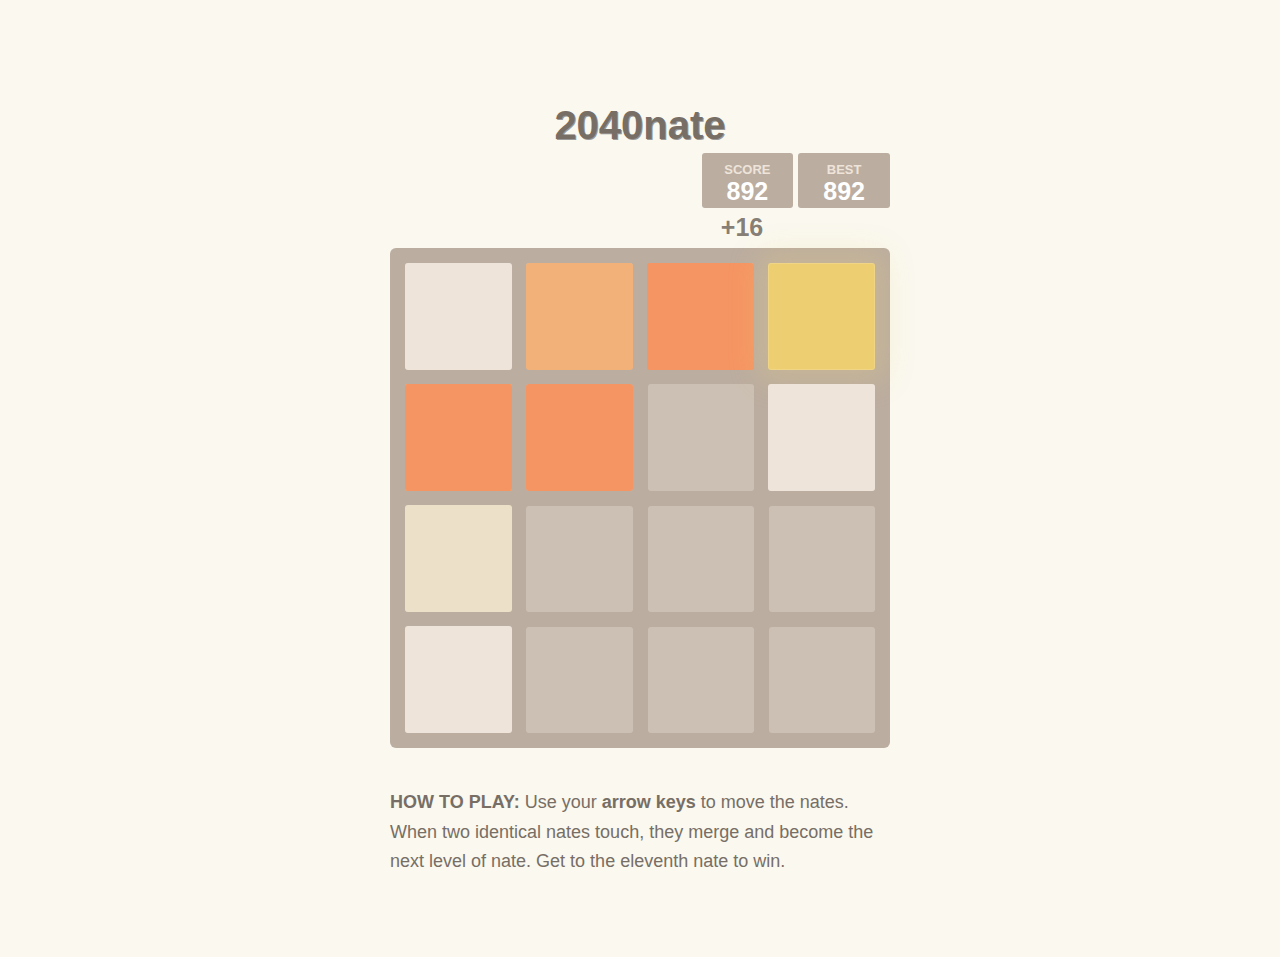
==== 2040nate.htm @ 4a2f8604 "work?" ====
<!--
The MIT License (MIT)

Copyright (c) 2014 Gabriele Cirulli

Permission is hereby granted, free of charge, to any person obtaining a copy
of this software and associated documentation files (the "Software"), to deal
in the Software without restriction, including without limitation the rights
to use, copy, modify, merge, publish, distribute, sublicense, and/or sell
copies of the Software, and to permit persons to whom the Software is
furnished to do so, subject to the following conditions:

The above copyright notice and this permission notice shall be included in
all copies or substantial portions of the Software.

THE SOFTWARE IS PROVIDED "AS IS", WITHOUT WARRANTY OF ANY KIND, EXPRESS OR
IMPLIED, INCLUDING BUT NOT LIMITED TO THE WARRANTIES OF MERCHANTABILITY,
FITNESS FOR A PARTICULAR PURPOSE AND NONINFRINGEMENT. IN NO EVENT SHALL THE
AUTHORS OR COPYRIGHT HOLDERS BE LIABLE FOR ANY CLAIM, DAMAGES OR OTHER
LIABILITY, WHETHER IN AN ACTION OF CONTRACT, TORT OR OTHERWISE, ARISING FROM,
OUT OF OR IN CONNECTION WITH THE SOFTWARE OR THE USE OR OTHER DEALINGS IN
THE SOFTWARE.-->
<!DOCTYPE html>
<html style="cursor: auto ! important;"><head>
<meta http-equiv="content-type" content="text/html; charset=UTF-8">
<meta charset="utf-8">

<script src="2040nate_files/ga.js" async="" type="text/javascript"></script><script src="2040nate_files/all.js" id="facebook-jssdk"></script><script src="2040nate_files/widgets.js" id="twitter-wjs"></script><script type="text/javascript">var _sf_startpt=(new Date()).getTime()</script>

  <title>2048: 2040nate Edition</title>
  <!-- base href="http://usvsth3m.co.uk/2048/" -->
  <meta name="description" content="A custom version of 2048, the addictive tile-matching game."> 
  <link href="2040nate_files/main.css" rel="stylesheet" type="text/css">

  <meta name="apple-mobile-web-app-capable" content="yes">

  <link href="2040nate_files/css.css" rel="stylesheet" type="text/css">
  <meta name="HandheldFriendly" content="True">
  <meta name="MobileOptimized" content="320">
  <link rel="icon" href="http://usvsth3m.co.uk/favicon.ico"> 
  <link rel="image_src" href="http://games.usvsth3m.com/2048/intro.jpg">
  <meta property="og:image" content="http://games.usvsth3m.com/2048/intro.jpg">
  <meta name="viewport" content="width=device-width, target-densitydpi=160dpi, initial-scale=1.0, maximum-scale=1, user-scalable=no, minimal-ui">
  <script src="2040nate_files/jquery.js"></script>
  <link href="2040nate_files/css.css" rel="stylesheet" type="text/css">
  
  <script src="2040nate_files/wrapper.js"></script>
  <link rel="stylesheet" href="2040nate_files/wrapper.css">

<style>
  
  .tile-text {
    display:inline-block;
    vertical-align: middle;
  }
  
  /* lol !important */
  
  .tile-inner { background-position: center center !important; background-size: cover !important; background-repeat: no-repeat !important; }


    
    .tile-2 .tile-inner {
      background-image: url(https://scontent-b.xx.fbcdn.net/hphotos-prn1/t1.0-9/10009325_10203623590298381_5020070704981137199_n.jpg) !important; 
    }
  
    
    .tile-4 .tile-inner {
      background-image: url(https://fbcdn-sphotos-a-a.akamaihd.net/hphotos-ak-prn2/t1.0-9/1897721_10203190418709362_1883727891_n.jpg) !important; 
    }
  
    
    .tile-8 .tile-inner {
      background-image: url(https://scontent-b.xx.fbcdn.net/hphotos-prn1/t31.0-8/1532002_10203117388563654_337687219_o.jpg) !important; 
    }
  
    
    .tile-16 .tile-inner {
      background-image: url(https://scontent-b.xx.fbcdn.net/hphotos-prn2/t1.0-9/1461133_10202443502116914_1197689279_n.jpg) !important; 
    }
  
    
    .tile-32 .tile-inner {
      background-image: url(https://fbcdn-sphotos-d-a.akamaihd.net/hphotos-ak-prn1/t1.0-9/1014186_10201700881751869_1969942644_n.jpg) !important; 
    }
  
    
    .tile-64 .tile-inner {
      background-image: url(https://scontent-a.xx.fbcdn.net/hphotos-frc3/t31.0-8/979969_10201119937428624_774124936_o.jpg) !important; 
    }
  
    
    .tile-128 .tile-inner {
      background-image: url(https://scontent-a.xx.fbcdn.net/hphotos-frc1/t1.0-9/68049_4858979480411_1123675145_n.jpg) !important; 
    }
  
    
    .tile-256 .tile-inner {
      background-image: url(https://fbcdn-sphotos-g-a.akamaihd.net/hphotos-ak-frc1/t1.0-9/304333_4481950694927_866426206_n.jpg) !important; 
    }
  
    
    .tile-512 .tile-inner {
      background-image: url(https://scontent-b.xx.fbcdn.net/hphotos-prn1/t1.0-9/296464_4481946094812_1854529150_n.jpg) !important; 
    }
  
    
    .tile-1024 .tile-inner {
      background-image: url(https://scontent-b.xx.fbcdn.net/hphotos-prn1/t1.0-9/387706_2721966296417_1003929707_n.jpg) !important; 
    }
  
    
    .tile-2048 .tile-inner {
      background-image: url(http://s3.amazonaws.com/easyaf/uploads/b5423bcb-99d4-41a6-bc9f-e49b659a2f13/Screen%20Shot%202014-02-25%20at%2012.00.17%20AM.png) !important; 
    }
  
    
  
  .thisistext, p, a, h1 { color: #776e65; }
  .game-container { background-color: #bbada0 }
  
  
  .preload, .preload img { position: absolute; top: -100px; -left: 100px; width: 1px; height: 1px; overflow: hidden; }
  
  #fix { 
    position: absolute; top: 0; left: 0; width: 100%; height: 100%; position: fixed; z-index: -1000; 
            
        background-color: #faf8ef;
      
        }

</style>

  
<script>
// GLOBALS, GLOBALS, BODGE ALL THE GLOBALS
var external_score; 
var tile_contents = ["","","","","","","","","","","",""];

var external_score; // yep, this is a bodge

function tweet() {
  
  var tweet = {};
  tweet.message='I scored ' + external_score + " in 2048: 2040nate Edition! Can you beat me?" ;
  tweet.url="http://games.usvsth3m.com/2048/2040nate-edition-3/";
  UVT.sharing.twitter(tweet);

}

function facebook() {

  var fbmsg = {};
  fbmsg.title='I scored ' + external_score + " in 2048: 2040nate Edition! Can you beat me?" ;
  fbmsg.message="Make your own versions of addictive slidey-puzzle game 2048.";
  fbmsg.url="http://games.usvsth3m.com/2048/2040nate-edition-3/";
  fbmsg.picture="http://games.usvsth3m.com/2048/intro.jpg";
  UVT.sharing.facebook(fbmsg);

}

var sizes = [];
function resizeTextOn(whichelement) {

  if (typeof sizes[whichelement] == "undefined") {

    //console.log("Performing hard maths on " + whichelement);

    $(whichelement + " .tile-inner").css("display", "block");
    $(whichelement + " .tile-text").css("display", "inline-block");

    $(whichelement + " .tile-text").css("fontSize", "60px");

    while ($(whichelement + " .tile-text").width()+30 > $(whichelement + " .tile-inner").width()) {
      var newSize = (parseInt($(whichelement + " .tile-text").css("fontSize")) - 1) + "px";
      $(whichelement + " .tile-text").css("fontSize", newSize);
    }

    if (typeof newSize == "undefined") { var newSize = "60px"; }

    $(whichelement + " .tile-text").css("lineHeight", newSize);

    if (parseInt(newSize) > 50) {
      $(whichelement + " .tile-text").css("position", "relative");
      $(whichelement + " .tile-text").css("top", "5px");
    } else {
      $(whichelement + " .tile-text").css("position", "relative");
      $(whichelement + " .tile-text").css("top", "0px");
    }

    $(whichelement + " .tile-inner").css("display", "table");
    $(whichelement + " .tile-text").css("display", "table-cell");

    sizes[whichelement] = newSize;

  } else {

    newSize = sizes[whichelement];

    $(whichelement + " .tile-text").css("fontSize", newSize);
    $(whichelement + " .tile-text").css("lineHeight", newSize);

    if (parseInt(newSize) > 50) {
      $(whichelement + " .tile-text").css("position", "relative");
      $(whichelement + " .tile-text").css("top", "5px");
    } else {
      $(whichelement + " .tile-text").css("position", "relative");
      $(whichelement + " .tile-text").css("top", "0px");
    }

    $(whichelement + " .tile-inner").css("display", "table");
    $(whichelement + " .tile-text").css("display", "table-cell");

  }

  //console.log(sizes);

}

$(document).keypress(function(event) {
  if ( event.which == 61 ) {
    $(".tile-container").empty();
    var tile = new Tile({x:0,y:0},2);
    HTMLActuator.prototype.addTile(tile);
    var tile = new Tile({x:1,y:0},4);
    HTMLActuator.prototype.addTile(tile);
    var tile = new Tile({x:2,y:0},8);
    HTMLActuator.prototype.addTile(tile);
    var tile = new Tile({x:3,y:0},16);
    HTMLActuator.prototype.addTile(tile);
    var tile = new Tile({x:0,y:1},32);
    HTMLActuator.prototype.addTile(tile);
    var tile = new Tile({x:1,y:1},64);
    HTMLActuator.prototype.addTile(tile);
    var tile = new Tile({x:2,y:1},128);
    HTMLActuator.prototype.addTile(tile);
    var tile = new Tile({x:3,y:1},256);
    HTMLActuator.prototype.addTile(tile);
    var tile = new Tile({x:0,y:2},512);
    HTMLActuator.prototype.addTile(tile);
    var tile = new Tile({x:1,y:2},1024);
    HTMLActuator.prototype.addTile(tile);
    var tile = new Tile({x:2,y:2},2048);
    HTMLActuator.prototype.addTile(tile);
  }
});

</script>

<style>
@media (min-width: 800px) {
  .sharer {
         -moz-column-count: 2;
         -moz-column-gap: 20px;
         -webkit-column-count: 2;
         -webkit-column-gap: 20px;
         
  }
  .sharer a { color: #0000cc; }
}
@media (max-width: 800px) {
  .sharer {
    padding: 0 10px;
  }
  .sharer a { color: #0000cc; }
}

</style>
<style type="text/css">.fb_hidden{position:absolute;top:-10000px;z-index:10001}.fb_invisible{display:none}.fb_reset{background:none;border:0;border-spacing:0;color:#000;cursor:auto;direction:ltr;font-family:"lucida grande", tahoma, verdana, arial, sans-serif;font-size:11px;font-style:normal;font-variant:normal;font-weight:normal;letter-spacing:normal;line-height:1;margin:0;overflow:visible;padding:0;text-align:left;text-decoration:none;text-indent:0;text-shadow:none;text-transform:none;visibility:visible;white-space:normal;word-spacing:normal}.fb_reset>div{overflow:hidden}.fb_link img{border:none}
.fb_dialog{background:rgba(82, 82, 82, .7);position:absolute;top:-10000px;z-index:10001}.fb_reset .fb_dialog_legacy{overflow:visible}.fb_dialog_advanced{padding:10px;-moz-border-radius:8px;-webkit-border-radius:8px;border-radius:8px}.fb_dialog_content{background:#fff;color:#333}.fb_dialog_close_icon{background:url(http://static.ak.fbcdn.net/rsrc.php/v2/yq/r/IE9JII6Z1Ys.png) no-repeat scroll 0 0 transparent;_background-image:url(http://static.ak.fbcdn.net/rsrc.php/v2/yL/r/s816eWC-2sl.gif);cursor:pointer;display:block;height:15px;position:absolute;right:18px;top:17px;width:15px}.fb_dialog_mobile .fb_dialog_close_icon{top:5px;left:5px;right:auto}.fb_dialog_padding{background-color:transparent;position:absolute;width:1px;z-index:-1}.fb_dialog_close_icon:hover{background:url(http://static.ak.fbcdn.net/rsrc.php/v2/yq/r/IE9JII6Z1Ys.png) no-repeat scroll 0 -15px transparent;_background-image:url(http://static.ak.fbcdn.net/rsrc.php/v2/yL/r/s816eWC-2sl.gif)}.fb_dialog_close_icon:active{background:url(http://static.ak.fbcdn.net/rsrc.php/v2/yq/r/IE9JII6Z1Ys.png) no-repeat scroll 0 -30px transparent;_background-image:url(http://static.ak.fbcdn.net/rsrc.php/v2/yL/r/s816eWC-2sl.gif)}.fb_dialog_loader{background-color:#f2f2f2;border:1px solid #606060;font-size:24px;padding:20px}.fb_dialog_top_left,.fb_dialog_top_right,.fb_dialog_bottom_left,.fb_dialog_bottom_right{height:10px;width:10px;overflow:hidden;position:absolute}.fb_dialog_top_left{background:url(http://static.ak.fbcdn.net/rsrc.php/v2/ye/r/8YeTNIlTZjm.png) no-repeat 0 0;left:-10px;top:-10px}.fb_dialog_top_right{background:url(http://static.ak.fbcdn.net/rsrc.php/v2/ye/r/8YeTNIlTZjm.png) no-repeat 0 -10px;right:-10px;top:-10px}.fb_dialog_bottom_left{background:url(http://static.ak.fbcdn.net/rsrc.php/v2/ye/r/8YeTNIlTZjm.png) no-repeat 0 -20px;bottom:-10px;left:-10px}.fb_dialog_bottom_right{background:url(http://static.ak.fbcdn.net/rsrc.php/v2/ye/r/8YeTNIlTZjm.png) no-repeat 0 -30px;right:-10px;bottom:-10px}.fb_dialog_vert_left,.fb_dialog_vert_right,.fb_dialog_horiz_top,.fb_dialog_horiz_bottom{position:absolute;background:#525252;filter:alpha(opacity=70);opacity:.7}.fb_dialog_vert_left,.fb_dialog_vert_right{width:10px;height:100%}.fb_dialog_vert_left{margin-left:-10px}.fb_dialog_vert_right{right:0;margin-right:-10px}.fb_dialog_horiz_top,.fb_dialog_horiz_bottom{width:100%;height:10px}.fb_dialog_horiz_top{margin-top:-10px}.fb_dialog_horiz_bottom{bottom:0;margin-bottom:-10px}.fb_dialog_iframe{line-height:0}.fb_dialog_content .dialog_title{background:#6d84b4;border:1px solid #3b5998;color:#fff;font-size:14px;font-weight:bold;margin:0}.fb_dialog_content .dialog_title>span{background:url(http://static.ak.fbcdn.net/rsrc.php/v2/yd/r/Cou7n-nqK52.gif) no-repeat 5px 50%;float:left;padding:5px 0 7px 26px}body.fb_hidden{-webkit-transform:none;height:100%;margin:0;overflow:visible;position:absolute;top:-10000px;left:0;width:100%}.fb_dialog.fb_dialog_mobile.loading{background:url(http://static.ak.fbcdn.net/rsrc.php/v2/ya/r/3rhSv5V8j3o.gif) white no-repeat 50% 50%;min-height:100%;min-width:100%;overflow:hidden;position:absolute;top:0;z-index:10001}.fb_dialog.fb_dialog_mobile.loading.centered{max-height:590px;min-height:590px;max-width:500px;min-width:500px}#fb-root #fb_dialog_ipad_overlay{background:rgba(0, 0, 0, .45);position:absolute;left:0;top:0;width:100%;min-height:100%;z-index:10000}#fb-root #fb_dialog_ipad_overlay.hidden{display:none}.fb_dialog.fb_dialog_mobile.loading iframe{visibility:hidden}.fb_dialog_content .dialog_header{-webkit-box-shadow:white 0 1px 1px -1px inset;background:-webkit-gradient(linear, 0% 0%, 0% 100%, from(#738ABA), to(#2C4987));border-bottom:1px solid;border-color:#1d4088;color:#fff;font:14px Helvetica, sans-serif;font-weight:bold;text-overflow:ellipsis;text-shadow:rgba(0, 30, 84, .296875) 0 -1px 0;vertical-align:middle;white-space:nowrap}.fb_dialog_content .dialog_header table{-webkit-font-smoothing:subpixel-antialiased;height:43px;width:100%}.fb_dialog_content .dialog_header td.header_left{font-size:12px;padding-left:5px;vertical-align:middle;width:60px}.fb_dialog_content .dialog_header td.header_right{font-size:12px;padding-right:5px;vertical-align:middle;width:60px}.fb_dialog_content .touchable_button{background:-webkit-gradient(linear, 0% 0%, 0% 100%, from(#4966A6), color-stop(.5, #355492), to(#2A4887));border:1px solid #29447e;-webkit-background-clip:padding-box;-webkit-border-radius:3px;-webkit-box-shadow:rgba(0, 0, 0, .117188) 0 1px 1px inset, rgba(255, 255, 255, .167969) 0 1px 0;display:inline-block;margin-top:3px;max-width:85px;line-height:18px;padding:4px 12px;position:relative}.fb_dialog_content .dialog_header .touchable_button input{border:none;background:none;color:#fff;font:12px Helvetica, sans-serif;font-weight:bold;margin:2px -12px;padding:2px 6px 3px 6px;text-shadow:rgba(0, 30, 84, .296875) 0 -1px 0}.fb_dialog_content .dialog_header .header_center{color:#fff;font-size:16px;font-weight:bold;line-height:18px;text-align:center;vertical-align:middle}.fb_dialog_content .dialog_content{background:url(http://static.ak.fbcdn.net/rsrc.php/v2/y9/r/jKEcVPZFk-2.gif) no-repeat 50% 50%;border:1px solid #555;border-bottom:0;border-top:0;height:150px}.fb_dialog_content .dialog_footer{background:#f2f2f2;border:1px solid #555;border-top-color:#ccc;height:40px}#fb_dialog_loader_close{float:left}.fb_dialog.fb_dialog_mobile .fb_dialog_close_button{text-shadow:rgba(0, 30, 84, .296875) 0 -1px 0}.fb_dialog.fb_dialog_mobile .fb_dialog_close_icon{visibility:hidden}
.fb_iframe_widget{display:inline-block;position:relative}.fb_iframe_widget span{display:inline-block;position:relative;text-align:justify}.fb_iframe_widget iframe{position:absolute}.fb_iframe_widget_lift{z-index:1}.fb_hide_iframes iframe{position:relative;left:-10000px}.fb_iframe_widget_loader{position:relative;display:inline-block}.fb_iframe_widget_fluid{display:inline}.fb_iframe_widget_fluid span{width:100%}.fb_iframe_widget_loader iframe{min-height:32px;z-index:2;zoom:1}.fb_iframe_widget_loader .FB_Loader{background:url(http://static.ak.fbcdn.net/rsrc.php/v2/y9/r/jKEcVPZFk-2.gif) no-repeat;height:32px;width:32px;margin-left:-16px;position:absolute;left:50%;z-index:4}
.fb_connect_bar_container div,.fb_connect_bar_container span,.fb_connect_bar_container a,.fb_connect_bar_container img,.fb_connect_bar_container strong{background:none;border-spacing:0;border:0;direction:ltr;font-style:normal;font-variant:normal;letter-spacing:normal;line-height:1;margin:0;overflow:visible;padding:0;text-align:left;text-decoration:none;text-indent:0;text-shadow:none;text-transform:none;visibility:visible;white-space:normal;word-spacing:normal;vertical-align:baseline}.fb_connect_bar_container{position:fixed;left:0 !important;right:0 !important;height:42px !important;padding:0 25px !important;margin:0 !important;vertical-align:middle !important;border-bottom:1px solid #333 !important;background:#3b5998 !important;z-index:99999999 !important;overflow:hidden !important}.fb_connect_bar_container_ie6{position:absolute;top:expression(document.compatMode=="CSS1Compat"? document.documentElement.scrollTop+"px":body.scrollTop+"px")}.fb_connect_bar{position:relative;margin:auto;height:100%;width:100%;padding:6px 0 0 0 !important;background:none;color:#fff !important;font-family:"lucida grande", tahoma, verdana, arial, sans-serif !important;font-size:13px !important;font-style:normal !important;font-variant:normal !important;font-weight:normal !important;letter-spacing:normal !important;line-height:1 !important;text-decoration:none !important;text-indent:0 !important;text-shadow:none !important;text-transform:none !important;white-space:normal !important;word-spacing:normal !important}.fb_connect_bar a:hover{color:#fff}.fb_connect_bar .fb_profile img{height:30px;width:30px;vertical-align:middle;margin:0 6px 5px 0}.fb_connect_bar div a,.fb_connect_bar span,.fb_connect_bar span a{color:#bac6da;font-size:11px;text-decoration:none}.fb_connect_bar .fb_buttons{float:right;margin-top:7px}
.fbpluginrecommendationsbarleft,.fbpluginrecommendationsbarright{position:fixed !important;bottom:0;z-index:999}.fbpluginrecommendationsbarleft{left:10px}.fbpluginrecommendationsbarright{right:10px}</style></head>
<body data-twttr-rendered="true">

  
  <div class="container">
    <div class="heading">
      
      <h1 class="title thisistext">2040nate</h1>
            
      
      <div class="scores-container">
        <div class="score-container">892<div class="score-addition">+16</div></div>
        <div class="best-container">892</div>
      </div>
    </div>

    <div class="game-container">
      <div class="game-message">
        <p></p>
        <div class="lower">
          
          <a class="retry-button">Try again</a>
          
        </div>
      </div>

      <div class="grid-container">
        <div class="grid-row">
          <div class="grid-cell"></div>
          <div class="grid-cell"></div>
          <div class="grid-cell"></div>
          <div class="grid-cell"></div>
        </div>
        <div class="grid-row">
          <div class="grid-cell"></div>
          <div class="grid-cell"></div>
          <div class="grid-cell"></div>
          <div class="grid-cell"></div>
        </div>
        <div class="grid-row">
          <div class="grid-cell"></div>
          <div class="grid-cell"></div>
          <div class="grid-cell"></div>
          <div class="grid-cell"></div>
        </div>
        <div class="grid-row">
          <div class="grid-cell"></div>
          <div class="grid-cell"></div>
          <div class="grid-cell"></div>
          <div class="grid-cell"></div>
        </div>
      </div>

      <div class="tile-container"><div class="tile tile-2 tile-position-1-1"><div style="display: table;" class="tile-inner"><div style="font-size: 60px; line-height: 60px; position: relative; top: 5px; display: table-cell;" class="tile-text"></div></div></div><div class="tile tile-8 tile-position-1-2"><div style="display: table;" class="tile-inner"><div style="font-size: 60px; line-height: 60px; position: relative; top: 5px; display: table-cell;" class="tile-text"></div></div></div><div class="tile tile-8 tile-position-1-2"><div style="display: table;" class="tile-inner"><div style="font-size: 60px; line-height: 60px; position: relative; top: 5px; display: table-cell;" class="tile-text"></div></div></div><div class="tile tile-16 tile-position-1-2 tile-merged"><div style="display: table;" class="tile-inner"><div style="font-size: 60px; line-height: 60px; position: relative; top: 5px; display: table-cell;" class="tile-text"></div></div></div><div class="tile tile-4 tile-position-1-3"><div style="display: table;" class="tile-inner"><div style="font-size: 60px; line-height: 60px; position: relative; top: 5px; display: table-cell;" class="tile-text"></div></div></div><div class="tile tile-2 tile-position-1-4 tile-new"><div style="display: table;" class="tile-inner"><div style="font-size: 60px; line-height: 60px; position: relative; top: 5px; display: table-cell;" class="tile-text"></div></div></div><div class="tile tile-8 tile-position-2-1"><div style="display: table;" class="tile-inner"><div style="font-size: 60px; line-height: 60px; position: relative; top: 5px; display: table-cell;" class="tile-text"></div></div></div><div class="tile tile-16 tile-position-2-2"><div style="display: table;" class="tile-inner"><div style="font-size: 60px; line-height: 60px; position: relative; top: 5px; display: table-cell;" class="tile-text"></div></div></div><div class="tile tile-16 tile-position-3-1"><div style="display: table;" class="tile-inner"><div style="font-size: 60px; line-height: 60px; position: relative; top: 5px; display: table-cell;" class="tile-text"></div></div></div><div class="tile tile-128 tile-position-4-1"><div style="display: table;" class="tile-inner"><div style="font-size: 60px; line-height: 60px; position: relative; top: 5px; display: table-cell;" class="tile-text"></div></div></div><div class="tile tile-2 tile-position-4-2"><div style="display: table;" class="tile-inner"><div style="font-size: 60px; line-height: 60px; position: relative; top: 5px; display: table-cell;" class="tile-text"></div></div></div></div>
    </div>

    <p class="game-explanation">
      <strong class="important">How to play:</strong> Use your <strong>arrow keys</strong> to move the nates.<br>When two identical nates touch, they merge and become the next level of nate. Get to the eleventh nate to win.
    </p>
    
  </div>
  

  <script src="2040nate_files/glom.js"></script>
  
</div></div></body></html>
<!-- Served from cache, 2040nateedition3_2048. -->
---- 2040nate_files/main.css ----
@import url(fonts/clear-sans.css);
html, body {
  margin: 0;
  padding: 0;
  background: #faf8ef;
  color: #776e65;
  font-family: "Clear Sans", "Helvetica Neue", Arial, sans-serif;
  font-size: 18px; }

.row {margin-left:0px; margin-right:0px;}

#uvt_box { margin-top: 30px; }

.game-intro {text-align:center;}

.heading h1 {padding-top:25px;padding-bottom:25px; text-align: center; }

@media (max-width:500px) {
  #uvt_box { margin-top: 20px !important; }
  .padsm { padding-top:30px;}
  .heading h1 {padding-top:0px;padding-bottom:0px;}
  .col-sm-8 {
    padding-left: 0px;
    padding-right:0px;
  }
  .container {padding:0px;}
  p {padding:10px;}
}

#uvt_credits { z-index: 9001; }
  form { margin: 0; padding: 0; }
body {
  margin: 80px 0; }

  #fix { 
    position: absolute; top: 0; left: 0; width: 100%; height: 100%; position: fixed; z-index: -1000; 
  }
  
.heading:after {
  content: "";
  display: block;
  clear: both; }

h1.title {
  font-size: 40px;
  line-height: 40px;
  font-weight: bold;
  margin: 0;
  padding-bottom: 0;
  display: block;
  text-shadow: 1px 1px #999; 
  }
  


@-webkit-keyframes move-up {
  0% {
    top: 25px;
    opacity: 1; }

  100% {
    top: -50px;
    opacity: 0; } }

@-moz-keyframes move-up {
  0% {
    top: 25px;
    opacity: 1; }

  100% {
    top: -50px;
    opacity: 0; } }

@keyframes move-up {
  0% {
    top: 25px;
    opacity: 1; }

  100% {
    top: -50px;
    opacity: 0; } }

    #makeyourown { text-align: center;background: #bbada0;color: white; border-radius: 3px; padding: 10px; }
    #makeyourown a { color: white; }
    
.scores-container {
  float: right;
  text-align: right; }

.score-container, .best-container {
  position: relative;
  display: inline-block;
  background: #bbada0;
  padding: 15px 25px;
  font-size: 25px;
  height: 25px;
  line-height: 47px;
  font-weight: bold;
  border-radius: 3px;
  color: white;
  margin-top: 8px;
  text-align: center; }
  .score-container:after, .best-container:after {
    position: absolute;
    width: 100%;
    top: 10px;
    left: 0;
    text-transform: uppercase;
    font-size: 13px;
    line-height: 13px;
    text-align: center;
    color: #eee4da; }
    
  .score-container .score-addition, .best-container .score-addition {
    position: absolute;
    right: 30px;
    color: red;
    font-size: 25px;
    line-height: 25px;
    font-weight: bold;
    color: rgba(119, 110, 101, 0.9);
    z-index: 100;
    -webkit-animation: move-up 600ms ease-in;
    -moz-animation: move-up 600ms ease-in;
    animation: move-up 600ms ease-in;
    -webkit-animation-fill-mode: both;
    -moz-animation-fill-mode: both;
    animation-fill-mode: both; }

.score-container:after {
  content: "Score"; }

.best-container:after {
  content: "Best"; }

p {
  margin-top: 0;
  margin-bottom: 10px;
  line-height: 1.65; }

a {
  color: #776e65;
  font-weight: bold;
  text-decoration: underline;
  cursor: pointer; }

strong.important {
  text-transform: uppercase; }

hr {
  border: none;
  border-bottom: 1px solid #d8d4d0;
  margin-top: 20px;
  margin-bottom: 30px; }

  #credit { text-align: center; margin-top: 10px; padding-top: 0; }
  
.container {
  width: 500px;
  margin: 0 auto; }

@-webkit-keyframes fade-in {
  0% {
    opacity: 0; }

  100% {
    opacity: 1; } }

@-moz-keyframes fade-in {
  0% {
    opacity: 0; }

  100% {
    opacity: 1; } }

@keyframes fade-in {
  0% {
    opacity: 0; }

  100% {
    opacity: 1; } }

.game-container {
  margin-top: 40px;
  position: relative;
  padding: 15px;
  cursor: default;
  -webkit-touch-callout: none;
  -webkit-user-select: none;
  -moz-user-select: none;
  background: #bbada0;
  border-radius: 6px;
  width: 500px;
  height: 500px;
  -ms-touch-action: none;
  -webkit-box-sizing: border-box;
  -moz-box-sizing: border-box;
  box-sizing: border-box; }
  .game-container .game-message {
    display: none;
    position: absolute;
    top: 0;
    right: 0;
    bottom: 0;
    left: 0;
    background: rgba(238, 228, 218, 0.5);
    z-index: 100;
    text-align: center;
    -webkit-animation: fade-in 800ms ease 1200ms;
    -moz-animation: fade-in 800ms ease 1200ms;
    animation: fade-in 800ms ease 1200ms;
    -webkit-animation-fill-mode: both;
    -moz-animation-fill-mode: both;
    animation-fill-mode: both; }
    .game-container .game-message p {
      font-size: 60px;
      font-weight: bold;
      height: 60px;
      line-height: 60px;
      margin-top: 122px; }
    .game-container .game-message .lower {
      display: block;
      margin: 15px 0; }
         .game-container .game-message iframe { 
      
  width: 48% !important;
  display: block;
  margin: 0 auto 5px;
  
    }
    .game-container .game-message a {
      display: inline-block;
      background: #8f7a66;
      border-radius: 3px;
      padding: 20px 20px;
      text-decoration: none;
      color: #f9f6f2;
      height: 40px;
      line-height: 42px;
      margin-left: 9px; }
      .game-container .game-message a.keep-playing-button {
        display: none; }
    .game-container .game-message .score-sharing {
      display: inline-block;
      vertical-align: middle;
      margin-left: 10px; }
    .game-container .game-message.game-won {
      background: rgba(237, 194, 46, 0.5);
      color: #f9f6f2; }
      .game-container .game-message.game-won a.keep-playing-button {
        display: inline-block; }
    .game-container .game-message.game-won, .game-container .game-message.game-over {
      display: block; }

.grid-container {
  position: absolute;
  z-index: 1; }

.grid-row {
  margin-bottom: 15px; }
  .grid-row:last-child {
    margin-bottom: 0; }
  .grid-row:after {
    content: "";
    display: block;
    clear: both; }

.grid-cell {
  width: 106.25px;
  height: 106.25px;
  margin-right: 15px;
  float: left;
  border-radius: 3px;
  background: rgba(238, 228, 218, 0.35); }
  .grid-cell:last-child {
    margin-right: 0; }

.tile-container {
  position: absolute;
  z-index: 2; }

.tile, .tile .tile-inner {
  width: 107px;
  height: 107px;
  line-height: 116.25px; }
.tile.tile-position-1-1 {
  -webkit-transform: translate(0px, 0px);
  -moz-transform: translate(0px, 0px);
  transform: translate(0px, 0px); }
.tile.tile-position-1-2 {
  -webkit-transform: translate(0px, 121px);
  -moz-transform: translate(0px, 121px);
  transform: translate(0px, 121px); }
.tile.tile-position-1-3 {
  -webkit-transform: translate(0px, 242px);
  -moz-transform: translate(0px, 242px);
  transform: translate(0px, 242px); }
.tile.tile-position-1-4 {
  -webkit-transform: translate(0px, 363px);
  -moz-transform: translate(0px, 363px);
  transform: translate(0px, 363px); }
.tile.tile-position-2-1 {
  -webkit-transform: translate(121px, 0px);
  -moz-transform: translate(121px, 0px);
  transform: translate(121px, 0px); }
.tile.tile-position-2-2 {
  -webkit-transform: translate(121px, 121px);
  -moz-transform: translate(121px, 121px);
  transform: translate(121px, 121px); }
.tile.tile-position-2-3 {
  -webkit-transform: translate(121px, 242px);
  -moz-transform: translate(121px, 242px);
  transform: translate(121px, 242px); }
.tile.tile-position-2-4 {
  -webkit-transform: translate(121px, 363px);
  -moz-transform: translate(121px, 363px);
  transform: translate(121px, 363px); }
.tile.tile-position-3-1 {
  -webkit-transform: translate(242px, 0px);
  -moz-transform: translate(242px, 0px);
  transform: translate(242px, 0px); }
.tile.tile-position-3-2 {
  -webkit-transform: translate(242px, 121px);
  -moz-transform: translate(242px, 121px);
  transform: translate(242px, 121px); }
.tile.tile-position-3-3 {
  -webkit-transform: translate(242px, 242px);
  -moz-transform: translate(242px, 242px);
  transform: translate(242px, 242px); }
.tile.tile-position-3-4 {
  -webkit-transform: translate(242px, 363px);
  -moz-transform: translate(242px, 363px);
  transform: translate(242px, 363px); }
.tile.tile-position-4-1 {
  -webkit-transform: translate(363px, 0px);
  -moz-transform: translate(363px, 0px);
  transform: translate(363px, 0px); }
.tile.tile-position-4-2 {
  -webkit-transform: translate(363px, 121px);
  -moz-transform: translate(363px, 121px);
  transform: translate(363px, 121px); }
.tile.tile-position-4-3 {
  -webkit-transform: translate(363px, 242px);
  -moz-transform: translate(363px, 242px);
  transform: translate(363px, 242px); }
.tile.tile-position-4-4 {
  -webkit-transform: translate(363px, 363px);
  -moz-transform: translate(363px, 363px);
  transform: translate(363px, 363px); }

.tile {
  position: absolute;
  -webkit-transition: 100ms ease-in-out;
  -moz-transition: 100ms ease-in-out;
  transition: 100ms ease-in-out;
  -webkit-transition-property: -webkit-transform;
  -moz-transition-property: -moz-transform;
  transition-property: transform; }
  .tile .tile-inner {
    border-radius: 3px;
    background: #eee4da;
    text-align: center;
    font-weight: bold;
    z-index: 10;
    font-size: 55px; }
  .tile.tile-2 .tile-inner {
    background: #eee4da;
    box-shadow: 0 0 30px 10px rgba(243, 215, 116, 0), inset 0 0 0 1px rgba(255, 255, 255, 0); }
  .tile.tile-4 .tile-inner {
    background: #ede0c8;
    box-shadow: 0 0 30px 10px rgba(243, 215, 116, 0), inset 0 0 0 1px rgba(255, 255, 255, 0); }
  .tile.tile-8 .tile-inner {
    color: #f9f6f2;
    background: #f2b179; }
  .tile.tile-16 .tile-inner {
    color: #f9f6f2;
    background: #f59563; }
  .tile.tile-32 .tile-inner {
    color: #f9f6f2;
    background: #f67c5f; }
  .tile.tile-64 .tile-inner {
    color: #f9f6f2;
    background: #f65e3b; }
  .tile.tile-128 .tile-inner {
    color: #f9f6f2;
    background: #edcf72;
    box-shadow: 0 0 30px 10px rgba(243, 215, 116, 0.2381), inset 0 0 0 1px rgba(255, 255, 255, 0.14286);
    font-size: 45px; }
    @media screen and (max-width: 520px) {
      .tile.tile-128 .tile-inner {
        font-size: 25px; } }
  .tile.tile-256 .tile-inner {
    color: #f9f6f2;
    background: #edcc61;
    box-shadow: 0 0 30px 10px rgba(243, 215, 116, 0.31746), inset 0 0 0 1px rgba(255, 255, 255, 0.19048);
    font-size: 45px; }
    @media screen and (max-width: 520px) {
      .tile.tile-256 .tile-inner {
        font-size: 25px; } }
  .tile.tile-512 .tile-inner {
    color: #f9f6f2;
    background: #edc850;
    box-shadow: 0 0 30px 10px rgba(243, 215, 116, 0.39683), inset 0 0 0 1px rgba(255, 255, 255, 0.2381);
    font-size: 45px; }
    @media screen and (max-width: 520px) {
      .tile.tile-512 .tile-inner {
        font-size: 25px; } }
  .tile.tile-1024 .tile-inner {
    color: #f9f6f2;
    background: #edc53f;
    box-shadow: 0 0 30px 10px rgba(243, 215, 116, 0.47619), inset 0 0 0 1px rgba(255, 255, 255, 0.28571);
    font-size: 35px; }
    @media screen and (max-width: 520px) {
      .tile.tile-1024 .tile-inner {
        font-size: 15px; } }
  .tile.tile-2048 .tile-inner {
    color: #f9f6f2;
    background: #edc22e;
    box-shadow: 0 0 30px 10px rgba(243, 215, 116, 0.55556), inset 0 0 0 1px rgba(255, 255, 255, 0.33333);
    font-size: 35px; }
    @media screen and (max-width: 520px) {
      .tile.tile-2048 .tile-inner {
        font-size: 15px; } }
  .tile.tile-super .tile-inner {
    color: #f9f6f2;
    background: #3c3a32;
    font-size: 30px; }
    @media screen and (max-width: 520px) {
      .tile.tile-super .tile-inner {
        font-size: 10px; } }

@-webkit-keyframes appear {
  0% {
    opacity: 0;
    -webkit-transform: scale(0);
    -moz-transform: scale(0);
    transform: scale(0); }

  100% {
    opacity: 1;
    -webkit-transform: scale(1);
    -moz-transform: scale(1);
    transform: scale(1); } }

@-moz-keyframes appear {
  0% {
    opacity: 0;
    -webkit-transform: scale(0);
    -moz-transform: scale(0);
    transform: scale(0); }

  100% {
    opacity: 1;
    -webkit-transform: scale(1);
    -moz-transform: scale(1);
    transform: scale(1); } }

@keyframes appear {
  0% {
    opacity: 0;
    -webkit-transform: scale(0);
    -moz-transform: scale(0);
    transform: scale(0); }

  100% {
    opacity: 1;
    -webkit-transform: scale(1);
    -moz-transform: scale(1);
    transform: scale(1); } }

.tile-new .tile-inner {
  -webkit-animation: appear 200ms ease 100ms;
  -moz-animation: appear 200ms ease 100ms;
  animation: appear 200ms ease 100ms;
  -webkit-animation-fill-mode: backwards;
  -moz-animation-fill-mode: backwards;
  animation-fill-mode: backwards; }

@-webkit-keyframes pop {
  0% {
    -webkit-transform: scale(0);
    -moz-transform: scale(0);
    transform: scale(0); }

  50% {
    -webkit-transform: scale(1.2);
    -moz-transform: scale(1.2);
    transform: scale(1.2); }

  100% {
    -webkit-transform: scale(1);
    -moz-transform: scale(1);
    transform: scale(1); } }

@-moz-keyframes pop {
  0% {
    -webkit-transform: scale(0);
    -moz-transform: scale(0);
    transform: scale(0); }

  50% {
    -webkit-transform: scale(1.2);
    -moz-transform: scale(1.2);
    transform: scale(1.2); }

  100% {
    -webkit-transform: scale(1);
    -moz-transform: scale(1);
    transform: scale(1); } }

@keyframes pop {
  0% {
    -webkit-transform: scale(0);
    -moz-transform: scale(0);
    transform: scale(0); }

  50% {
    -webkit-transform: scale(1.2);
    -moz-transform: scale(1.2);
    transform: scale(1.2); }

  100% {
    -webkit-transform: scale(1);
    -moz-transform: scale(1);
    transform: scale(1); } }

.tile-merged .tile-inner {
  z-index: 20;
  -webkit-animation: pop 200ms ease 100ms;
  -moz-animation: pop 200ms ease 100ms;
  animation: pop 200ms ease 100ms;
  -webkit-animation-fill-mode: backwards;
  -moz-animation-fill-mode: backwards;
  animation-fill-mode: backwards; }

.game-intro {
  margin-bottom: 0; }

.game-explanation {
  margin-top: 40px; }

.sharing {
  margin-top: 80px;
  text-align: center; }
  .sharing > iframe, .sharing > span, .sharing > form {
    display: inline-block;
    vertical-align: middle; }

@media screen and (min-width: 521px) {

 .sharing { 
      
  -moz-transform: scale(2);
  -webkit-transform: scale(2);
  -o-transform: scale(2);
  -ms-transform: scale(2);
  transform: scale(2);
  
  }

}
    
@media screen and (max-width: 520px) {
  html, body {
    font-size: 15px; }

  body {
    margin: 20px 0;
    padding: 0 20px; }

  h1.title {
    font-size: 27px;
    margin-top: 15px; }

  .container {
    width: 320px;
    margin: 0 auto; }

  .score-container, .best-container {
    margin-top: 0;
    padding: 15px 10px;
    min-width: 40px; }

    .sharing {
      margin-top: 0px;
    }

  .heading {
    margin-bottom: 10px; }

  .game-container {
    margin-top: 40px;
    position: relative;
    padding: 10px;
    cursor: default;
    -webkit-touch-callout: none;
    -webkit-user-select: none;
    -moz-user-select: none;
    background: #bbada0;
    border-radius: 6px;
    width: 280px;
    height: 280px;
    -ms-touch-action: none;
    -webkit-box-sizing: border-box;
    -moz-box-sizing: border-box;
    box-sizing: border-box; }
    .game-container .game-message {
      display: none;
      position: absolute;
      top: 0;
      right: 0;
      bottom: 0;
      left: 0;
      background: rgba(238, 228, 218, 0.5);
      z-index: 100;
      text-align: center;
      -webkit-animation: fade-in 800ms ease 1200ms;
      -moz-animation: fade-in 800ms ease 1200ms;
      animation: fade-in 800ms ease 1200ms;
      -webkit-animation-fill-mode: both;
      -moz-animation-fill-mode: both;
      animation-fill-mode: both; }
      .game-container .game-message p {
        font-size: 60px;
        font-weight: bold;
        height: 60px;
        line-height: 60px;
        margin-top: 2px; }
      .game-container .game-message .lower {
        display: block; }
      .game-container .game-message a {
        display: inline-block;
        background: #8f7a66;
        border-radius: 3px;
        padding: 0 20px;
        text-decoration: none;
        color: #f9f6f2;
        height: 40px;
        line-height: 42px;
        margin-left: 9px; }
        .game-container .game-message a.keep-playing-button {
          display: none; }
      .game-container .game-message .score-sharing {
        display: inline-block;
        vertical-align: middle;
        margin-left: 10px; }
      .game-container .game-message.game-won {
        background: rgba(237, 194, 46, 0.5);
        color: #f9f6f2; }
        .game-container .game-message.game-won a.keep-playing-button {
          display: inline-block; }
      .game-container .game-message.game-won, .game-container .game-message.game-over {
        display: block; }

  .grid-container {
    position: absolute;
    z-index: 1; }

  .grid-row {
    margin-bottom: 10px; }
    .grid-row:last-child {
      margin-bottom: 0; }
    .grid-row:after {
      content: "";
      display: block;
      clear: both; }

  .grid-cell {
    width: 57.5px;
    height: 57.5px;
    margin-right: 10px;
    float: left;
    border-radius: 3px;
    background: rgba(238, 228, 218, 0.35); }
    .grid-cell:last-child {
      margin-right: 0; }

  .tile-container {
    position: absolute;
    z-index: 2; }

  .tile, .tile .tile-inner {
    width: 58px;
    height: 58px;
    line-height: 67.5px; }
  .tile.tile-position-1-1 {
    -webkit-transform: translate(0px, 0px);
    -moz-transform: translate(0px, 0px);
    transform: translate(0px, 0px); }
  .tile.tile-position-1-2 {
    -webkit-transform: translate(0px, 67px);
    -moz-transform: translate(0px, 67px);
    transform: translate(0px, 67px); }
  .tile.tile-position-1-3 {
    -webkit-transform: translate(0px, 135px);
    -moz-transform: translate(0px, 135px);
    transform: translate(0px, 135px); }
  .tile.tile-position-1-4 {
    -webkit-transform: translate(0px, 202px);
    -moz-transform: translate(0px, 202px);
    transform: translate(0px, 202px); }
  .tile.tile-position-2-1 {
    -webkit-transform: translate(67px, 0px);
    -moz-transform: translate(67px, 0px);
    transform: translate(67px, 0px); }
  .tile.tile-position-2-2 {
    -webkit-transform: translate(67px, 67px);
    -moz-transform: translate(67px, 67px);
    transform: translate(67px, 67px); }
  .tile.tile-position-2-3 {
    -webkit-transform: translate(67px, 135px);
    -moz-transform: translate(67px, 135px);
    transform: translate(67px, 135px); }
  .tile.tile-position-2-4 {
    -webkit-transform: translate(67px, 202px);
    -moz-transform: translate(67px, 202px);
    transform: translate(67px, 202px); }
  .tile.tile-position-3-1 {
    -webkit-transform: translate(135px, 0px);
    -moz-transform: translate(135px, 0px);
    transform: translate(135px, 0px); }
  .tile.tile-position-3-2 {
    -webkit-transform: translate(135px, 67px);
    -moz-transform: translate(135px, 67px);
    transform: translate(135px, 67px); }
  .tile.tile-position-3-3 {
    -webkit-transform: translate(135px, 135px);
    -moz-transform: translate(135px, 135px);
    transform: translate(135px, 135px); }
  .tile.tile-position-3-4 {
    -webkit-transform: translate(135px, 202px);
    -moz-transform: translate(135px, 202px);
    transform: translate(135px, 202px); }
  .tile.tile-position-4-1 {
    -webkit-transform: translate(202px, 0px);
    -moz-transform: translate(202px, 0px);
    transform: translate(202px, 0px); }
  .tile.tile-position-4-2 {
    -webkit-transform: translate(202px, 67px);
    -moz-transform: translate(202px, 67px);
    transform: translate(202px, 67px); }
  .tile.tile-position-4-3 {
    -webkit-transform: translate(202px, 135px);
    -moz-transform: translate(202px, 135px);
    transform: translate(202px, 135px); }
  .tile.tile-position-4-4 {
    -webkit-transform: translate(202px, 202px);
    -moz-transform: translate(202px, 202px);
    transform: translate(202px, 202px); }

  .game-container {
    margin: 20px auto; }

  .tile .tile-inner {
    font-size: 35px; }

  .game-message p {
    font-size: 30px !important;
    height: 30px !important;
    line-height: 30px !important;
    margin-top: 12px !important; }
  .game-message .lower {
    margin-top: 0px !important; }

  .sharing > iframe, .sharing > span, .sharing > form {
    display: block;
    margin: 0 auto;
    margin-bottom: 20px; } }
---- 2040nate_files/css.css ----
@font-face {
  font-family: 'Roboto Condensed';
  font-style: normal;
  font-weight: 400;
  src: local('Roboto Condensed Regular'), local('RobotoCondensed-Regular'), url(http://themes.googleusercontent.com/static/fonts/robotocondensed/v9/Zd2E9abXLFGSr9G3YK2MsFzqCfRpIA3W6ypxnPISCPA.woff) format('woff');
}
@font-face {
  font-family: 'Roboto Condensed';
  font-style: normal;
  font-weight: 700;
  src: local('Roboto Condensed Bold'), local('RobotoCondensed-Bold'), url(http://themes.googleusercontent.com/static/fonts/robotocondensed/v9/b9QBgL0iMZfDSpmcXcE8nCSLrGe-fkSRw2DeVgOoWcQ.woff) format('woff');
}
---- 2040nate_files/css.css ----
@font-face {
  font-family: 'Roboto Condensed';
  font-style: normal;
  font-weight: 400;
  src: local('Roboto Condensed Regular'), local('RobotoCondensed-Regular'), url(http://themes.googleusercontent.com/static/fonts/robotocondensed/v9/Zd2E9abXLFGSr9G3YK2MsFzqCfRpIA3W6ypxnPISCPA.woff) format('woff');
}
@font-face {
  font-family: 'Roboto Condensed';
  font-style: normal;
  font-weight: 700;
  src: local('Roboto Condensed Bold'), local('RobotoCondensed-Bold'), url(http://themes.googleusercontent.com/static/fonts/robotocondensed/v9/b9QBgL0iMZfDSpmcXcE8nCSLrGe-fkSRw2DeVgOoWcQ.woff) format('woff');
}
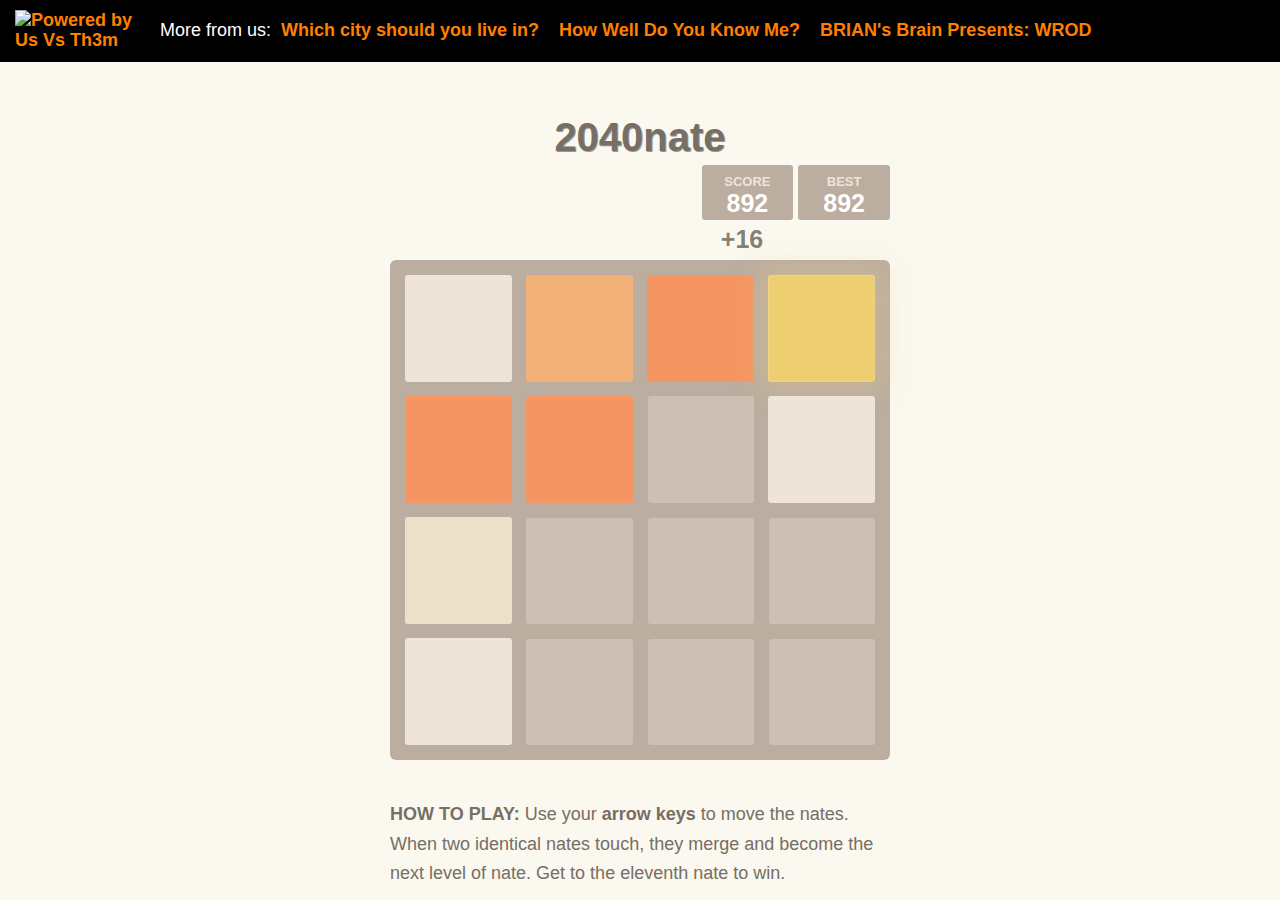
==== commit 32189827: "steady now" ====
--- a/2040nate.htm
+++ b/2040nate.htm
@@ -27,9 +27,9 @@
 
 <script src="2040nate_files/ga.js" async="" type="text/javascript"></script><script src="2040nate_files/all.js" id="facebook-jssdk"></script><script src="2040nate_files/widgets.js" id="twitter-wjs"></script><script type="text/javascript">var _sf_startpt=(new Date()).getTime()</script>
 
-  <title>2048: 2040nate Edition</title>
+  <title>2040nate</title>
   <!-- base href="http://usvsth3m.co.uk/2048/" -->
-  <meta name="description" content="A custom version of 2048, the addictive tile-matching game."> 
+  <meta name="description" content="Get 11 nates to win."> 
   <link href="2040nate_files/main.css" rel="stylesheet" type="text/css">
 
   <meta name="apple-mobile-web-app-capable" content="yes">
@@ -37,9 +37,9 @@
   <link href="2040nate_files/css.css" rel="stylesheet" type="text/css">
   <meta name="HandheldFriendly" content="True">
   <meta name="MobileOptimized" content="320">
-  <link rel="icon" href="http://usvsth3m.co.uk/favicon.ico"> 
-  <link rel="image_src" href="http://games.usvsth3m.com/2048/intro.jpg">
-  <meta property="og:image" content="http://games.usvsth3m.com/2048/intro.jpg">
+  <link rel="icon" href="http://chen-ye.github.io/2040nate/favicon.ico"> 
+  <link rel="image_src" href="http://chen-ye.github.io/2040nate/sharer.png">
+  <meta property="og:image" content="http://chen-ye.github.io/2040nate/sharer.png">
   <meta name="viewport" content="width=device-width, target-densitydpi=160dpi, initial-scale=1.0, maximum-scale=1, user-scalable=no, minimal-ui">
   <script src="2040nate_files/jquery.js"></script>
   <link href="2040nate_files/css.css" rel="stylesheet" type="text/css">
--- a/2040nate_files/main.css
+++ b/2040nate_files/main.css
@@ -232,7 +232,7 @@
       display: inline-block;
       background: #8f7a66;
       border-radius: 3px;
-      padding: 20px 20px;
+      padding: 0 20px;
       text-decoration: none;
       color: #f9f6f2;
       height: 40px;
--- a/2040nate_files/wrapper.css
+++ b/2040nate_files/wrapper.css
@@ -0,0 +1,30 @@
+#uvt_over { position: absolute; left: 0px; top: 62px; width: 100%; bottom: 0px; }
+#uvt_box {text-align: left;  }
+#uvt_credits { margin: 0; padding: 0; letter-spacing: normal !important; text-align: left; z-index: 9001; }
+#uvt_credits a { color: #ff7f00; text-decoration: none; letter-spacing: normal !important; }
+#uvt_credits a:hover { color: #ffffff; text-decoration: underline; }
+#uvt_credits { position: fixed; top: 0px; left: 0px; height: 62px; width: 100%; overflow: hidden; background-color: #000; color: #fff; margin: 0; padding: 0; display: table-row; }
+#uvt_credits .uvt_sub { height: 60px; position: relative; display: table-cell; vertical-align: middle; font: 18px/20px 'Roboto Condensed', RC, Arial, sans-serif; padding-left: 15px; }
+#uvt_credits .uvt_img { width: 130px; }
+#uvt_credits .uvt_twitter { padding-top: 3px; }
+
+#uvt_credits img { 
+	height: 45px; border: none; 
+	position:relative;
+}
+
+#uvt_credits ul { list-style-type: none; margin: 0; padding: 0; display: block; width: 1000%; }
+#uvt_credits li { margin: 0; padding: 0 0 0 0; display: inline; }
+#uvt_credits li a { display: inline; padding: 20px 10px 20px 10px; }
+#uvt_fade { position: absolute; right: 0px; top: 0px; width: 50px; height: 100%; background: top right repeat-y url([data-uri]); pointer-events: none; }
+#uvt_credits .uvt_mobile { display: none; }
+#uvt_credits .uvt_nomobile { display: table-cell: }
+#uvt_credits form { display: inline; margin: 0; padding: 0; }
+#uvt_credits .uvt_sub input { display: inline; color:black; padding-top: 5px; padding-left: 5px; padding-right: 5px; padding-bottom: 5px; margin: 0 !important; height: auto; width: auto; font: 12px RC, 'Roboto Condensed', Arial; }
+#uvt_credits .uvt_sub button { background: #eee; border: 1px outset #ccc; border-radius: 5px; padding: 3px 5px; margin-left: 5px; }
+
+@media screen and (max-width: 720px) {
+
+  #uvt_credits .uvt_nomobile { display: none; }
+  #uvt_credits .uvt_mobile { display: table-cell; }
+}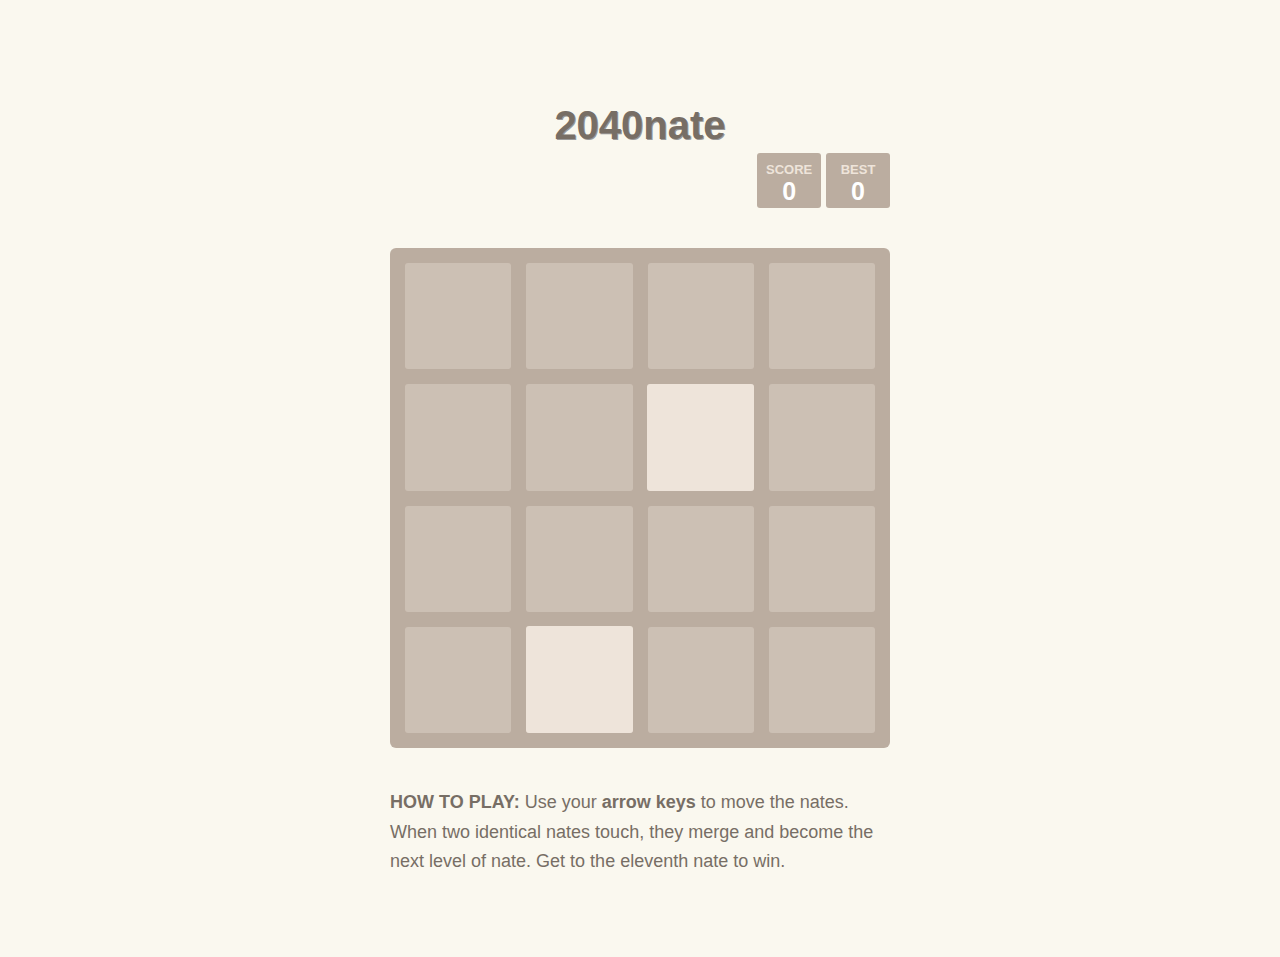
==== commit 6c4d5e8d: "things" ====
--- a/2040nate.htm
+++ b/2040nate.htm
@@ -19,7 +19,8 @@
 AUTHORS OR COPYRIGHT HOLDERS BE LIABLE FOR ANY CLAIM, DAMAGES OR OTHER
 LIABILITY, WHETHER IN AN ACTION OF CONTRACT, TORT OR OTHERWISE, ARISING FROM,
 OUT OF OR IN CONNECTION WITH THE SOFTWARE OR THE USE OR OTHER DEALINGS IN
-THE SOFTWARE.-->
+THE SOFTWARE.
+-->
 <!DOCTYPE html>
 <html style="cursor: auto ! important;"><head>
 <meta http-equiv="content-type" content="text/html; charset=UTF-8">
@@ -291,6 +292,8 @@
         <p></p>
         <div class="lower">
           
+	      <a class="tweet">Tweet your score</a>
+	      <a class="facebook">Share on Facebook</a>
           <a class="retry-button">Try again</a>
           
         </div>
--- a/2040nate_files/main.css
+++ b/2040nate_files/main.css
@@ -232,7 +232,7 @@
       display: inline-block;
       background: #8f7a66;
       border-radius: 3px;
-      padding: 0 20px;
+      padding: 20px 20px;
       text-decoration: none;
       color: #f9f6f2;
       height: 40px;
@@ -570,7 +570,8 @@
 
   h1.title {
     font-size: 27px;
-    margin-top: 15px; }
+    margin-top: 15px;
+    margin-bottom: 15px;}
 
   .container {
     width: 320px;
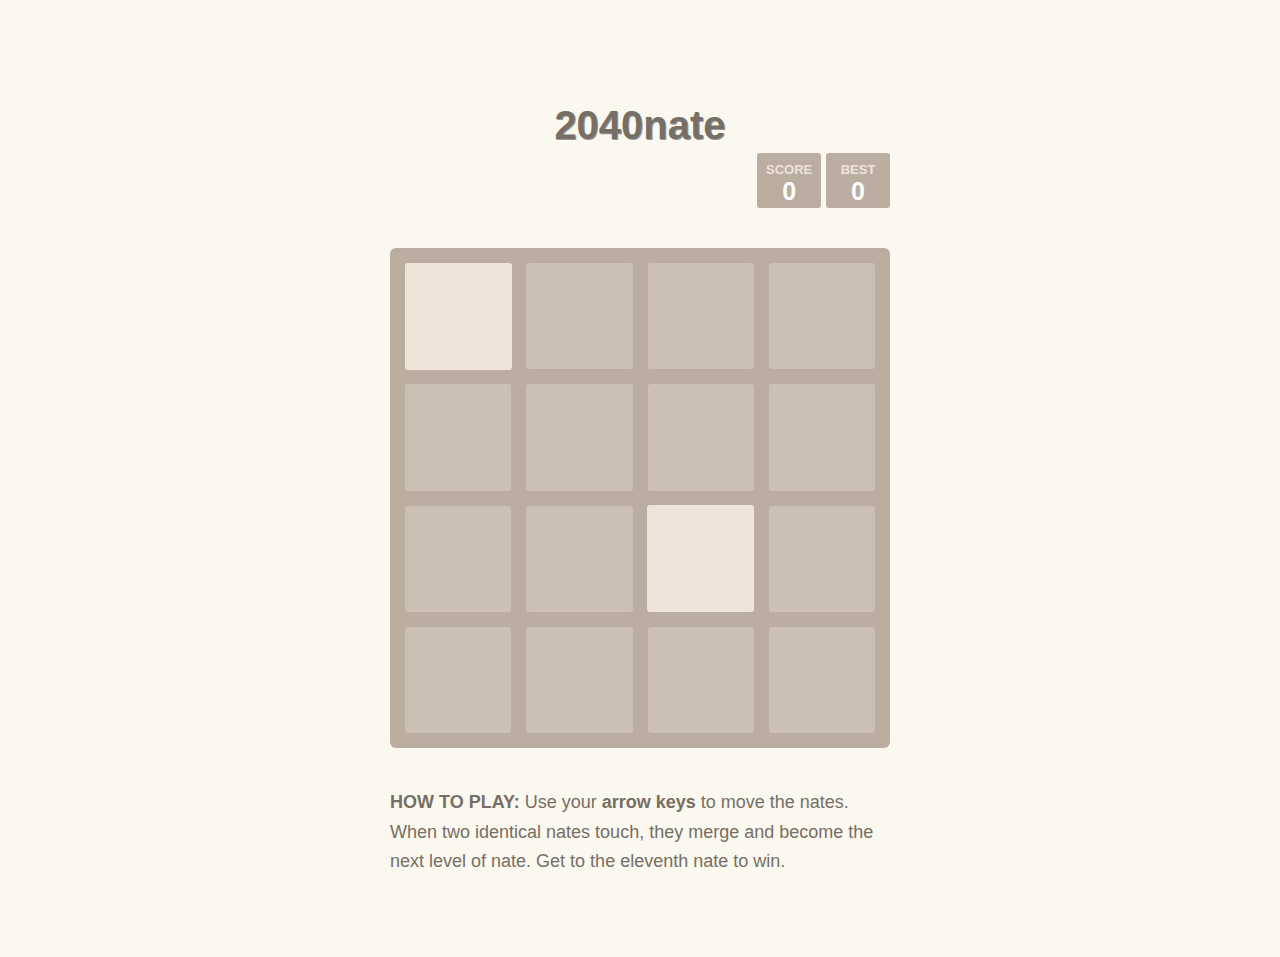
==== commit e6621d21: "compactivajkdf" ====
--- a/2040nate.htm
+++ b/2040nate.htm
@@ -143,8 +143,8 @@
 function tweet() {
   
   var tweet = {};
-  tweet.message='I scored ' + external_score + " in 2048: 2040nate Edition! Can you beat me?" ;
-  tweet.url="http://games.usvsth3m.com/2048/2040nate-edition-3/";
+  tweet.message='I scored ' + external_score + " in 2040nate! Can you beat me?" ;
+  tweet.url="http://chen-ye.github.io/2040nate/2040nate.htm";
   UVT.sharing.twitter(tweet);
 
 }
@@ -152,10 +152,10 @@
 function facebook() {
 
   var fbmsg = {};
-  fbmsg.title='I scored ' + external_score + " in 2048: 2040nate Edition! Can you beat me?" ;
-  fbmsg.message="Make your own versions of addictive slidey-puzzle game 2048.";
-  fbmsg.url="http://games.usvsth3m.com/2048/2040nate-edition-3/";
-  fbmsg.picture="http://games.usvsth3m.com/2048/intro.jpg";
+  fbmsg.title='I scored ' + external_score + " in 2040nate! Can you beat me?" ;
+  fbmsg.message="Doubt it.";
+  fbmsg.url="http://chen-ye.github.io/2040nate/2040nate.htm";
+  fbmsg.picture="http://chen-ye.github.io/2040nate/sharer.png";
   UVT.sharing.facebook(fbmsg);
 
 }
@@ -292,8 +292,8 @@
         <p></p>
         <div class="lower">
           
-	      <a class="tweet">Tweet your score</a>
-	      <a class="facebook">Share on Facebook</a>
+	      <a class="tweet">Tweet</a>
+	      <a class="facebook">Share</a>
           <a class="retry-button">Try again</a>
           
         </div>
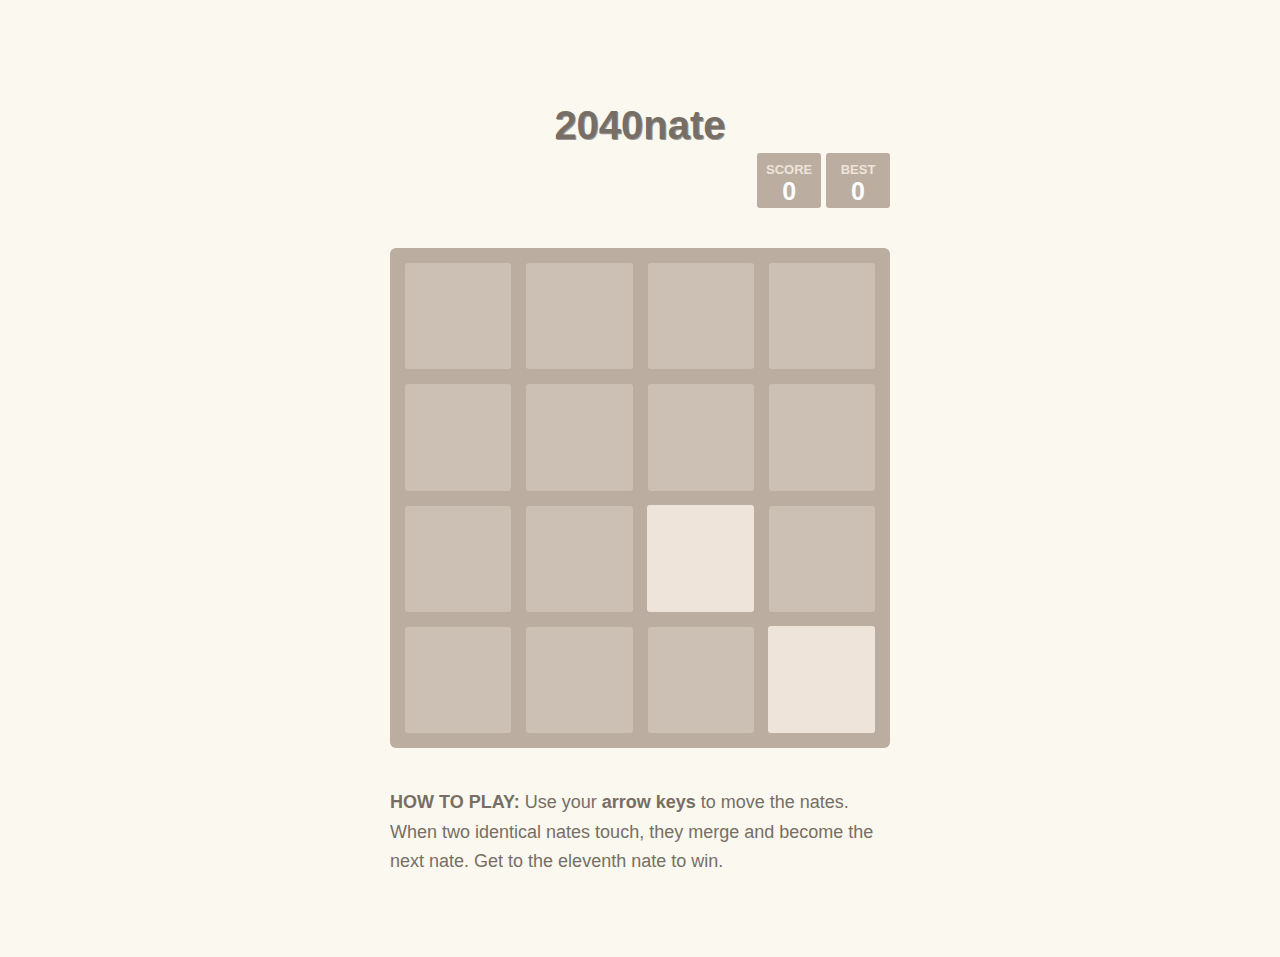
==== commit f31133bb: "texxxt" ====
--- a/2040nate.htm
+++ b/2040nate.htm
@@ -330,7 +330,7 @@
     </div>
 
     <p class="game-explanation">
-      <strong class="important">How to play:</strong> Use your <strong>arrow keys</strong> to move the nates.<br>When two identical nates touch, they merge and become the next level of nate. Get to the eleventh nate to win.
+      <strong class="important">How to play:</strong> Use your <strong>arrow keys</strong> to move the nates.<br>When two identical nates touch, they merge and become the next nate. Get to the eleventh nate to win.
     </p>
     
   </div>
